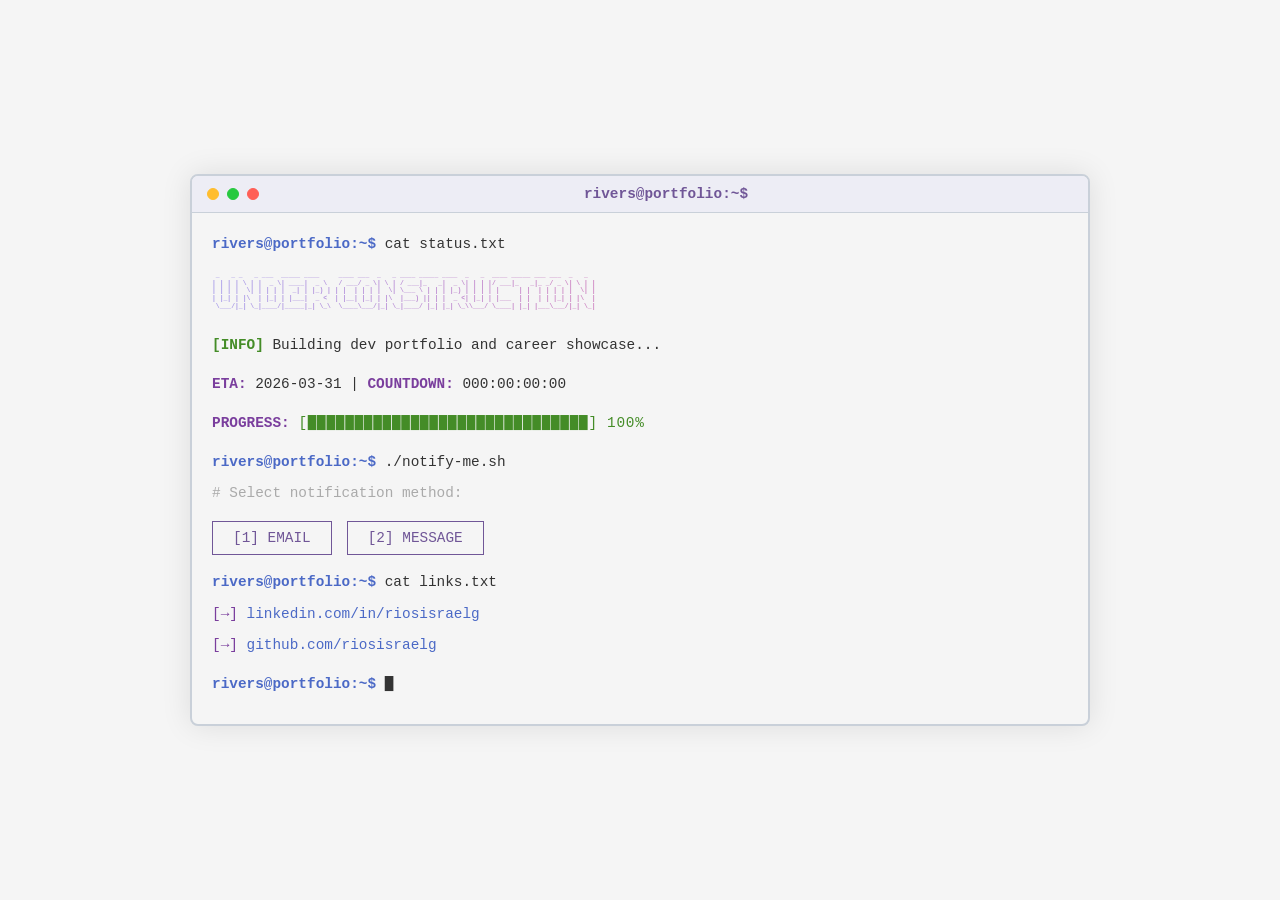
==== src/index.html @ 64962a40 "feat: initialize dev portfolio with terminal UI and countdown - Add HTML structure with terminal-sty" ====
<!DOCTYPE html>
<html lang="en">
<head>
    <meta charset="UTF-8">
    <meta name="viewport" content="width=device-width, initial-scale=1.0">
    <title>Rivers Rios - Dev Portfolio [UNDER CONSTRUCTION]</title>
    <link rel="stylesheet" href="style.css">
</head>
<body>
    <div class="terminal">
        <div class="terminal-header">
            <span class="terminal-title">rivers@portfolio:~$</span>
            <div class="terminal-controls">
                <span class="control minimize">_</span>
                <span class="control maximize">□</span>
                <span class="control close">×</span>
            </div>
        </div>
        <div class="terminal-body">
            <div class="output-line">
                <span class="prompt">rivers@portfolio:~$</span> cat status.txt
            </div>
            <div class="output-line">
                <span class="ascii-art">
 _   _ _   _ ___  _____ ____     ____ ___  _   _ ____ _____ ____  _   _  ____ _____ ___ ___  _   _ 
| | | | \ | |  _ \| ____|  _ \   / ___/ _ \| \ | / ___|_   _|  _ \| | | |/ ___|_   _|_ _/ _ \| \ | |
| | | |  \| | | | |  _| | |_) | | |  | | | |  \| \___ \ | | | |_) | | | | |     | |  | | | | |  \| |
| |_| | |\  | |_| | |___|  _ <  | |__| |_| | |\  |___) || | |  _ <| |_| | |___  | |  | | |_| | |\  |
 \___/|_| \_|____/|_____|_| \_\  \____\___/|_| \_|____/ |_| |_| \_\\___/ \____| |_| |___\___/|_| \_|
                </span>
            </div>
            <div class="output-line blank"></div>
            <div class="output-line">
                <span class="info">[INFO]</span> Building dev portfolio and career showcase...
            </div>
            <div class="output-line blank"></div>
            <div class="output-line">
                <span class="label">ETA:</span> <span id="etaDate">2026-03-31</span> | <span class="label">COUNTDOWN:</span> <span id="countdown">000:00:00:00</span>
            </div>
            <div class="output-line blank"></div>
            <div class="output-line">
                <span class="label">PROGRESS:</span> <span class="progress-text" id="progressBar">[░░░░░░░░░░░░░░░░░░░░░░░░░░░░░░]   0%</span>
            </div>
            <div class="output-line blank"></div>
            <div class="output-line">
                <span class="prompt">rivers@portfolio:~$</span> ./notify-me.sh
            </div>
            <div class="output-line">
                <span class="comment"># Select notification method:</span>
            </div>
            <div class="output-line blank"></div>
            <div class="contact-options">
                <button class="tui-btn" id="emailBtn">[1] EMAIL</button>
                <button class="tui-btn" id="messageBtn">[2] MESSAGE</button>
            </div>
            <div class="contact-form" id="emailForm">
                <div class="output-line">
                    <span class="comment"># Enter your email:</span>
                </div>
                <form id="contactForm">
                    <input type="email" id="emailInput" placeholder="your@email.com" required>
                    <button type="submit" class="tui-btn submit">[SEND]</button>
                </form>
            </div>
            <div class="message-form" id="messageForm">
                <div class="output-line">
                    <span class="comment"># Choose messaging platform:</span>
                </div>
                <div class="message-options">
                    <button class="tui-btn" id="whatsappBtn">[A] WHATSAPP</button>
                    <button class="tui-btn" id="smsBtn">[B] SMS</button>
                </div>
            </div>
            <div class="output-line blank"></div>
            <div class="output-line">
                <span class="prompt">rivers@portfolio:~$</span> cat links.txt
            </div>
            <div class="output-line">
                <span class="link">[→]</span> <a href="https://linkedin.com/in/riosisraelg" target="_blank">linkedin.com/in/riosisraelg</a>
            </div>
            <div class="output-line">
                <span class="link">[→]</span> <a href="https://github.com/riosisraelg" target="_blank">github.com/riosisraelg</a>
            </div>
            <div class="output-line blank"></div>
            <div class="output-line cursor">
                <span class="prompt">rivers@portfolio:~$</span> <span class="blink">█</span>
            </div>
        </div>
    </div>
    <script src="script.js"></script>
</body>
</html>
---- src/style.css ----
* {
    margin: 0;
    padding: 0;
    box-sizing: border-box;
}

body {
    font-family: 'Courier New', 'Courier', monospace;
    background-color: #2d2b55;
    color: #a599e9;
    min-height: 100vh;
    display: flex;
    justify-content: center;
    align-items: center;
    padding: 20px;
    transition: background-color 0.3s, color 0.3s;
}

/* Light theme - Quiet Light inspired */
@media (prefers-color-scheme: light) {
    body {
        background-color: #F5F5F5 !important;
        color: #333333 !important;
    }
    
    .terminal {
        background-color: #F5F5F5 !important;
        border-color: #C9D0D9 !important;
        box-shadow: 0 0 30px rgba(0, 0, 0, 0.1) !important;
    }
    
    .terminal-header {
        background-color: #EDEDF5 !important;
        border-bottom-color: #C9D0D9 !important;
    }
    
    .terminal-title {
        color: #705697 !important;
    }
    
    .terminal-header:hover .control {
        color: rgba(0, 0, 0, 0.7) !important;
    }
    
    .control {
        background-color: transparent !important;
        border: 1.5px solid !important;
    }
    
    .control.close { 
        border-color: #ff5f56 !important;
    }
    
    .control.minimize { 
        border-color: #ffbd2e !important;
    }
    
    .control.maximize { 
        border-color: #27c93f !important;
    }
    
    .control.close:hover {
        background-color: #ff5f56 !important;
        border-color: #ff5f56 !important;
    }
    
    .control.minimize:hover {
        background-color: #ffbd2e !important;
        border-color: #ffbd2e !important;
    }
    
    .control.maximize:hover {
        background-color: #27c93f !important;
        border-color: #27c93f !important;
    }
    
    .terminal-body {
        color: #333333 !important;
    }
    
    .prompt {
        color: #4B69C6 !important;
    }
    
    .ascii-art {
        background: linear-gradient(
            90deg,
            #AA3731,
            #7A3E9D,
            #4B69C6,
            #448C27,
            #AA3731
        );
        background-size: 300% 100%;
        -webkit-background-clip: text;
        background-clip: text;
        -webkit-text-fill-color: transparent;
    }
    
    .info {
        color: #448C27 !important;
    }
    
    .label {
        color: #7A3E9D !important;
    }
    
    .comment {
        color: #AAAAAA !important;
    }
    
    .link {
        color: #7A3E9D !important;
    }
    
    a {
        color: #4B69C6 !important;
    }
    
    .progress-text {
        color: #448C27 !important;
    }
    
    .tui-btn {
        color: #705697 !important;
        border-color: #705697 !important;
    }
    
    .tui-btn:hover {
        background-color: #705697 !important;
        color: #F5F5F5 !important;
    }
    
    #emailInput {
        background-color: #FFFFFF !important;
        border-color: #C9D0D9 !important;
        color: #333333 !important;
    }
    
    #emailInput:focus {
        border-color: #9769dc !important;
        box-shadow: 0 0 5px rgba(151, 105, 220, 0.3) !important;
    }
    
    .control {
        background-color: #C9D0D9 !important;
    }
    
    .control.close { 
        background-color: #ff5f56 !important; 
    }
    
    .control.minimize { 
        background-color: #ffbd2e !important; 
    }
    
    .control.maximize { 
        background-color: #27c93f !important; 
    }
}

.terminal {
    width: 100%;
    max-width: 900px;
    background-color: #1e1e3f;
    border: 2px solid #4d21fc;
    border-radius: 8px;
    box-shadow: 0 0 30px rgba(165, 153, 233, 0.2);
    overflow: hidden;
}

.terminal-header {
    background-color: #1e1e3f;
    padding: 10px 15px;
    display: flex;
    justify-content: space-between;
    align-items: center;
    border-bottom: 1px solid #4d21fc;
}

.terminal-title {
    color: #fad000;
    font-size: 0.9rem;
    font-weight: bold;
    flex: 1;
    text-align: center;
}

.terminal-controls {
    display: flex;
    gap: 8px;
    order: -1;
}

.control {
    width: 12px;
    height: 12px;
    border-radius: 50%;
    display: inline-flex;
    align-items: center;
    justify-content: center;
    font-size: 9px;
    cursor: pointer;
    transition: all 0.2s;
    color: transparent;
    background-color: transparent;
    border: 1.5px solid;
}

.control.close { 
    border-color: #ff5f56; 
}

.control.minimize { 
    border-color: #ffbd2e; 
}

.control.maximize { 
    border-color: #27c93f; 
}

.terminal-header:hover .control {
    color: rgba(0, 0, 0, 0.7);
}

.control:hover {
    color: rgba(0, 0, 0, 0.7);
}

.control.close:hover {
    background-color: #ff5f56;
    border-color: #ff5f56;
}

.control.minimize:hover {
    background-color: #ffbd2e;
    border-color: #ffbd2e;
}

.control.maximize:hover {
    background-color: #27c93f;
    border-color: #27c93f;
}

.terminal-body {
    padding: 20px;
    font-size: 0.9rem;
    line-height: 1.6;
}

.output-line {
    margin-bottom: 8px;
}

.output-line.blank {
    margin-bottom: 16px;
}

.prompt {
    color: #fad000;
    font-weight: bold;
}

.ascii-art {
    font-size: 0.4rem;
    line-height: 1.2;
    display: block;
    white-space: pre;
    overflow-x: auto;
    font-weight: bold;
    background: linear-gradient(90deg, #a599e9, #ff628c);
    -webkit-background-clip: text;
    background-clip: text;
    -webkit-text-fill-color: transparent;
}

.info {
    color: #3ad900;
    font-weight: bold;
}

.label {
    color: #ff9d00;
    font-weight: bold;
}

.comment {
    color: #6c6783;
}

.link {
    color: #a599e9;
}

a {
    color: #9effff;
    text-decoration: none;
}

a:hover {
    text-decoration: underline;
}

.progress-text {
    color: #3ad900;
    letter-spacing: 0.05em;
}

.contact-options {
    display: flex;
    gap: 15px;
    margin: 10px 0;
}

.tui-btn {
    background-color: transparent;
    color: #ff628c;
    border: 1px solid #ff628c;
    padding: 8px 20px;
    font-family: 'Courier New', 'Courier', monospace;
    font-size: 0.9rem;
    cursor: pointer;
    transition: all 0.2s;
}

.tui-btn:hover {
    background-color: #ff628c;
    color: #1e1e3f;
}

.tui-btn:active {
    transform: scale(0.98);
}

.contact-form,
.message-form {
    display: none;
    margin: 10px 0;
}

.contact-form.active,
.message-form.active {
    display: block;
}

#contactForm {
    display: flex;
    gap: 10px;
    align-items: center;
    margin-top: 8px;
}

#emailInput {
    flex: 1;
    background-color: #1e1e3f;
    border: 1px solid #4d21fc;
    color: #a599e9;
    padding: 8px 12px;
    font-family: 'Courier New', 'Courier', monospace;
    font-size: 0.9rem;
}

#emailInput:focus {
    outline: none;
    border-color: #ff628c;
    box-shadow: 0 0 5px rgba(255, 98, 140, 0.3);
}

.message-options {
    display: flex;
    gap: 15px;
    margin-top: 8px;
}

.blink {
    animation: blink 1s infinite;
}

@keyframes blink {
    0%, 50% { opacity: 1; }
    51%, 100% { opacity: 0; }
}

@media (max-width: 768px) {
    .terminal {
        border-radius: 0;
        max-width: 100%;
    }
    
    .ascii-art {
        font-size: 0.25rem;
    }
    
    .contact-options,
    .message-options {
        flex-direction: column;
    }
    
    #contactForm {
        flex-direction: column;
        align-items: stretch;
    }
}
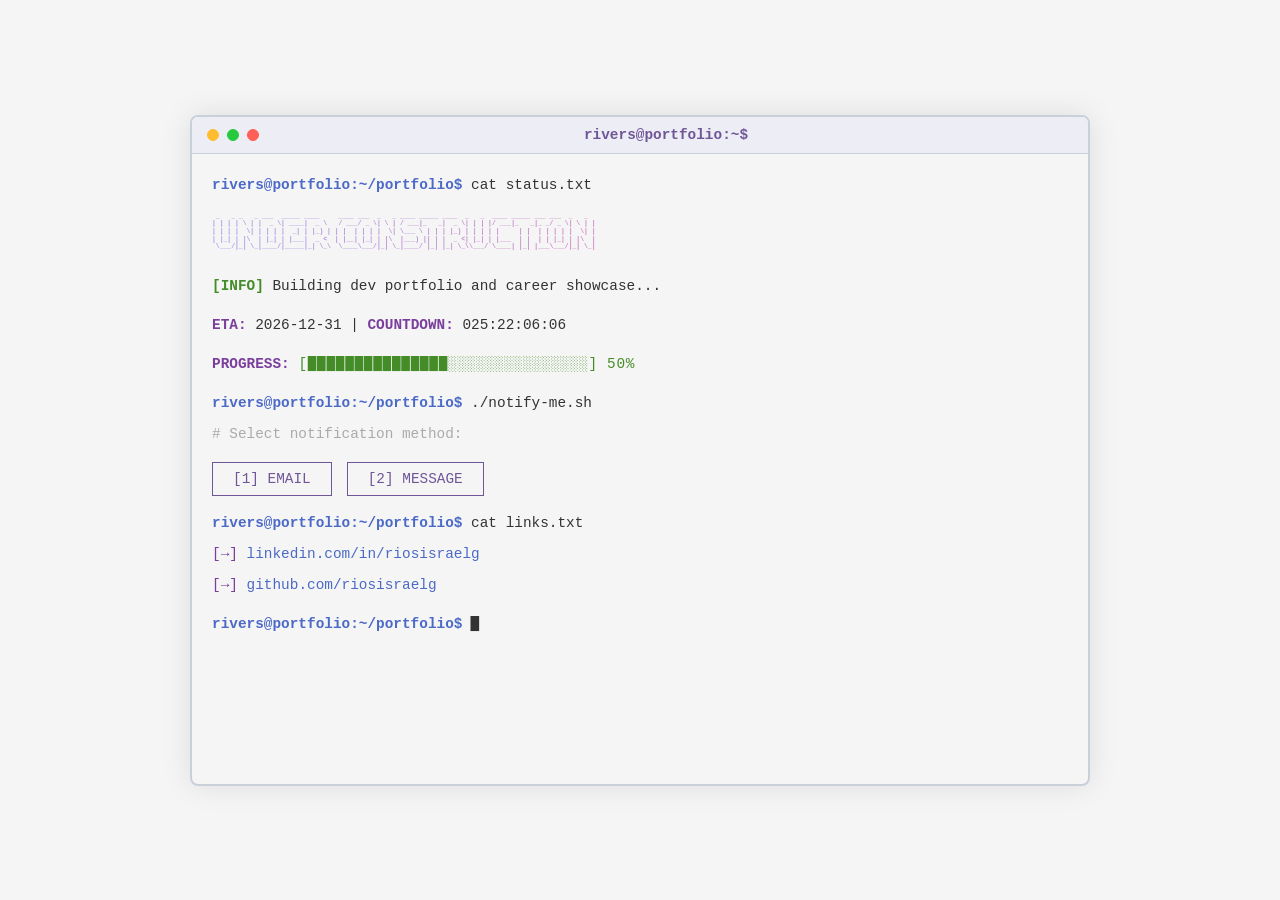
==== commit a970ef0a: "Remplazo de archivos de proyecto de otra carpeta a una nueva y adicion de proyecto de vela!" ====
--- a/src/index.html
+++ b/src/index.html
@@ -4,7 +4,7 @@
     <meta charset="UTF-8">
     <meta name="viewport" content="width=device-width, initial-scale=1.0">
     <title>Rivers Rios - Dev Portfolio [UNDER CONSTRUCTION]</title>
-    <link rel="stylesheet" href="style.css">
+    <link rel="stylesheet" href="style.css?v=9">
 </head>
 <body>
     <div class="terminal">
@@ -18,7 +18,7 @@
         </div>
         <div class="terminal-body">
             <div class="output-line">
-                <span class="prompt">rivers@portfolio:~$</span> cat status.txt
+                <span class="prompt">rivers@portfolio:~/portfolio$</span> cat status.txt
             </div>
             <div class="output-line">
                 <span class="ascii-art">
@@ -35,7 +35,7 @@
             </div>
             <div class="output-line blank"></div>
             <div class="output-line">
-                <span class="label">ETA:</span> <span id="etaDate">2026-03-31</span> | <span class="label">COUNTDOWN:</span> <span id="countdown">000:00:00:00</span>
+                <span class="label">ETA:</span> <span id="etaDate">2026-12-31</span> | <span class="label">COUNTDOWN:</span> <span id="countdown">000:00:00:00</span>
             </div>
             <div class="output-line blank"></div>
             <div class="output-line">
@@ -43,7 +43,7 @@
             </div>
             <div class="output-line blank"></div>
             <div class="output-line">
-                <span class="prompt">rivers@portfolio:~$</span> ./notify-me.sh
+                <span class="prompt">rivers@portfolio:~/portfolio$</span> ./notify-me.sh
             </div>
             <div class="output-line">
                 <span class="comment"># Select notification method:</span>
@@ -73,7 +73,7 @@
             </div>
             <div class="output-line blank"></div>
             <div class="output-line">
-                <span class="prompt">rivers@portfolio:~$</span> cat links.txt
+                <span class="prompt">rivers@portfolio:~/portfolio$</span> cat links.txt
             </div>
             <div class="output-line">
                 <span class="link">[→]</span> <a href="https://linkedin.com/in/riosisraelg" target="_blank">linkedin.com/in/riosisraelg</a>
@@ -82,11 +82,14 @@
                 <span class="link">[→]</span> <a href="https://github.com/riosisraelg" target="_blank">github.com/riosisraelg</a>
             </div>
             <div class="output-line blank"></div>
-            <div class="output-line cursor">
-                <span class="prompt">rivers@portfolio:~$</span> <span class="blink">█</span>
+            <div id="terminal-history"></div>
+            <div class="output-line cursor input-line">
+                <span class="prompt">rivers@portfolio:~/portfolio$</span>
+                <span id="cmdText"></span><span class="blink" id="cursor-block">█</span>
+                <input type="text" id="cmdInput" class="cmd-input" autofocus autocomplete="off" spellcheck="false">
             </div>
         </div>
     </div>
-    <script src="script.js"></script>
+    <script src="script.js?v=13"></script>
 </body>
 </html>
--- a/src/style.css
+++ b/src/style.css
@@ -167,6 +167,8 @@
     border-radius: 8px;
     box-shadow: 0 0 30px rgba(165, 153, 233, 0.2);
     overflow: hidden;
+    position: relative; /* Needed for dragging logic */
+    will-change: transform;
 }
 
 .terminal-header {
@@ -176,6 +178,12 @@
     justify-content: space-between;
     align-items: center;
     border-bottom: 1px solid #4d21fc;
+    cursor: grab;
+    user-select: none; /* Prevent text selection while dragging */
+}
+
+.terminal-header:active {
+    cursor: grabbing;
 }
 
 .terminal-title {
@@ -246,6 +254,8 @@
     padding: 20px;
     font-size: 0.9rem;
     line-height: 1.6;
+    height: 70vh;
+    overflow-y: auto;
 }
 
 .output-line {
@@ -401,3 +411,26 @@
         align-items: stretch;
     }
 }
+
+.cmd-input {
+    position: absolute;
+    opacity: 0;
+    left: 0;
+    top: 0;
+    width: 100%;
+    height: 100%;
+    cursor: text;
+    z-index: 10;
+}
+
+.input-line {
+    display: flex;
+    align-items: center;
+    position: relative;
+    flex-wrap: wrap;
+}
+
+.input-line .prompt {
+    margin-right: 8px;
+    white-space: pre;
+}
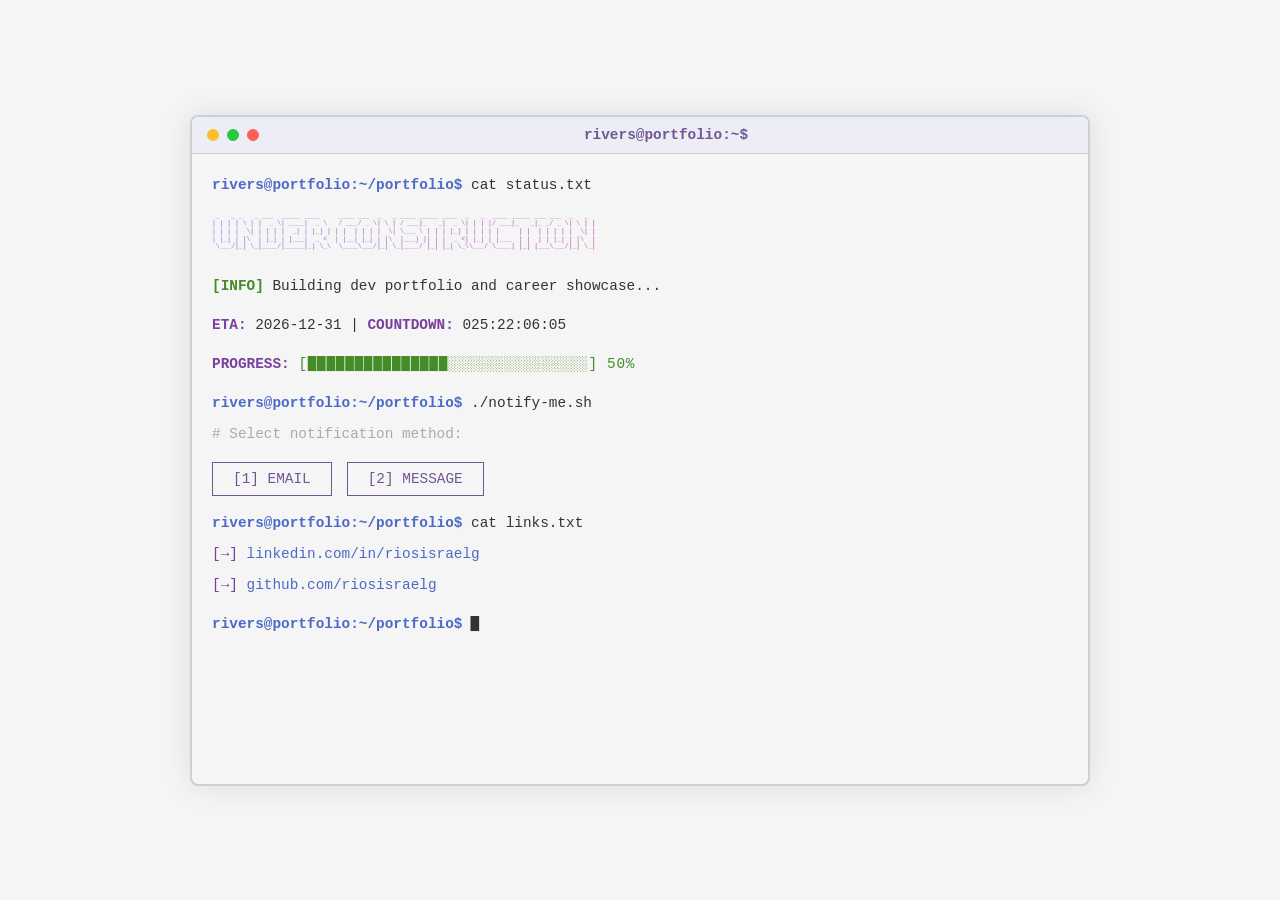
==== commit 5d461d68: "fix(terminal): disable mobile OS auto-capitalization and autocorrect on cmd input" ====
--- a/src/index.html
+++ b/src/index.html
@@ -86,7 +86,7 @@
             <div class="output-line cursor input-line">
                 <span class="prompt">rivers@portfolio:~/portfolio$</span>
                 <span id="cmdText"></span><span class="blink" id="cursor-block">█</span>
-                <input type="text" id="cmdInput" class="cmd-input" autofocus autocomplete="off" spellcheck="false">
+                <input type="text" id="cmdInput" class="cmd-input" autofocus autocomplete="off" autocorrect="off" autocapitalize="none" spellcheck="false" inputmode="text">
             </div>
         </div>
     </div>
